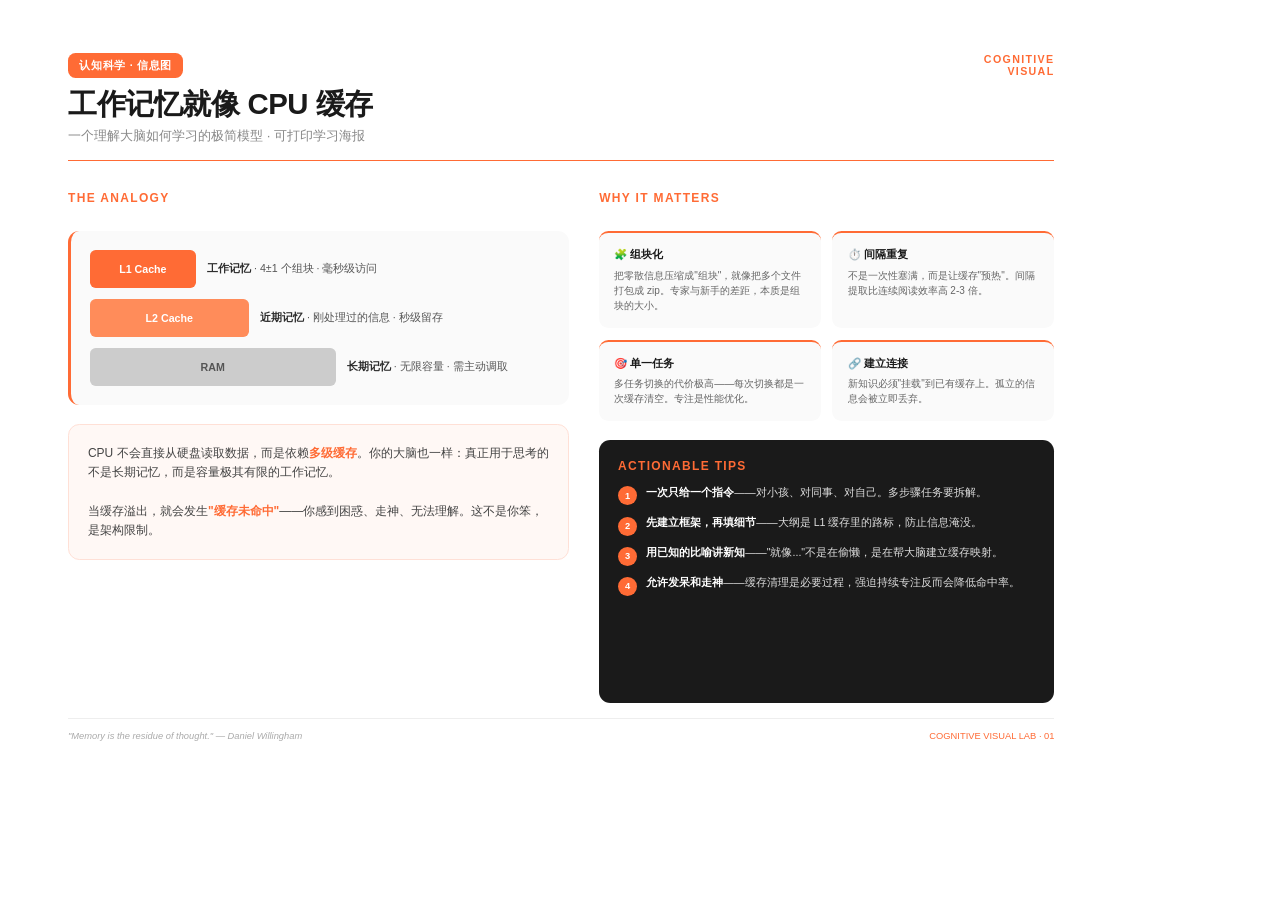
==== products/01-working-memory/index.html @ 4726eff4 "Initial commit: Product #01 + landing page + design system" ====
<!DOCTYPE html>
<html lang="zh-CN">
<head>
<meta charset="UTF-8">
<title>工作记忆就像 CPU 缓存</title>
<style>
  @page { size: A4 landscape; margin: 0; }
  * { margin: 0; padding: 0; box-sizing: border-box; }
  body {
    font-family: -apple-system, BlinkMacSystemFont, "Segoe UI", "PingFang SC", "Hiragino Sans GB", "Microsoft YaHei", sans-serif;
    background: #fff; color: #2d2d2d;
    width: 297mm; height: 210mm;
    overflow: hidden; position: relative;
  }
  .container {
    width: 100%; height: 100%;
    padding: 14mm 18mm;
    display: flex; flex-direction: column;
  }
  .header {
    display: flex; justify-content: space-between; align-items: flex-start;
    margin-bottom: 6mm;
    border-bottom: 1.5px solid #ff6b35;
    padding-bottom: 4mm;
  }
  .title-group { flex: 1; }
  .tag {
    display: inline-block; background: #ff6b35; color: #fff;
    font-size: 8pt; font-weight: 600;
    padding: 1.5mm 3mm; border-radius: 2mm;
    letter-spacing: 0.5pt; margin-bottom: 2mm;
  }
  h1 {
    font-size: 22pt; font-weight: 700;
    letter-spacing: -0.3pt; line-height: 1.2; color: #1a1a1a;
  }
  .subtitle {
    font-size: 10pt; color: #888;
    margin-top: 1.5mm; font-weight: 400;
  }
  .logo-area {
    text-align: right; color: #ff6b35;
    font-size: 8pt; font-weight: 600; letter-spacing: 1pt;
  }
  .main {
    flex: 1; display: flex; gap: 8mm; margin-top: 2mm;
  }
  .left-col {
    flex: 1.1; display: flex; flex-direction: column; gap: 5mm;
  }
  .section-title {
    font-size: 9pt; font-weight: 700; color: #ff6b35;
    text-transform: uppercase; letter-spacing: 1pt;
    margin-bottom: 2mm;
  }
  .cache-visual {
    background: #fafafa; border-radius: 3mm;
    padding: 5mm; border-left: 3px solid #ff6b35;
  }
  .cache-tier {
    display: flex; align-items: center; margin-bottom: 3mm;
  }
  .cache-tier:last-child { margin-bottom: 0; }
  .tier-bar {
    height: 10mm; border-radius: 1.5mm;
    display: flex; align-items: center; justify-content: center;
    color: #fff; font-size: 8pt; font-weight: 600; flex-shrink: 0;
  }
  .tier-l1 { width: 28mm; background: #ff6b35; }
  .tier-l2 { width: 42mm; background: #ff8c5a; }
  .tier-ram { width: 65mm; background: #ccc; color: #555; }
  .tier-label {
    margin-left: 3mm; font-size: 8pt; color: #555; line-height: 1.3;
  }
  .tier-label strong { color: #2d2d2d; font-weight: 600; }
  .analogy-box {
    background: #fff8f5; border-radius: 3mm;
    padding: 5mm; border: 1px solid #ffe0d6;
  }
  .analogy-box p { font-size: 9pt; line-height: 1.6; color: #444; }
  .analogy-box .highlight { color: #ff6b35; font-weight: 600; }
  .right-col {
    flex: 1; display: flex; flex-direction: column; gap: 5mm;
  }
  .why-grid {
    display: grid; grid-template-columns: 1fr 1fr; gap: 3mm;
  }
  .why-card {
    background: #fafafa; border-radius: 2.5mm;
    padding: 4mm; border-top: 2px solid #ff6b35;
  }
  .why-card h3 {
    font-size: 8pt; font-weight: 700; color: #1a1a1a; margin-bottom: 1.5mm;
  }
  .why-card p { font-size: 7.5pt; color: #666; line-height: 1.5; }
  .tips-section {
    background: #1a1a1a; border-radius: 3mm;
    padding: 5mm; color: #fff; flex: 1;
  }
  .tips-section .section-title { color: #ff6b35; margin-bottom: 3mm; }
  .tip-item { display: flex; align-items: flex-start; margin-bottom: 2.5mm; }
  .tip-num {
    width: 5mm; height: 5mm; background: #ff6b35;
    border-radius: 50%; display: flex;
    align-items: center; justify-content: center;
    font-size: 7pt; font-weight: 700; flex-shrink: 0;
    margin-right: 2.5mm; margin-top: 0.5mm;
  }
  .tip-text { font-size: 8pt; line-height: 1.45; color: #ddd; }
  .tip-text strong { color: #fff; font-weight: 600; }
  .footer {
    margin-top: 4mm; display: flex;
    justify-content: space-between; align-items: center;
    font-size: 7pt; color: #aaa;
    border-top: 0.5px solid #eee; padding-top: 3mm;
  }
  .footer-left { font-style: italic; }
  .footer-right { font-weight: 500; color: #ff6b35; }
  @media print {
    body { -webkit-print-color-adjust: exact; print-color-adjust: exact; }
  }
</style>
</head>
<body>
<div class="container">
  <div class="header">
    <div class="title-group">
      <div class="tag">认知科学 · 信息图</div>
      <h1>工作记忆就像 CPU 缓存</h1>
      <div class="subtitle">一个理解大脑如何学习的极简模型 · 可打印学习海报</div>
    </div>
    <div class="logo-area">COGNITIVE<br>VISUAL</div>
  </div>
  <div class="main">
    <div class="left-col">
      <div class="section-title">The Analogy</div>
      <div class="cache-visual">
        <div class="cache-tier">
          <div class="tier-bar tier-l1">L1 Cache</div>
          <div class="tier-label"><strong>工作记忆</strong> · 4±1 个组块 · 毫秒级访问</div>
        </div>
        <div class="cache-tier">
          <div class="tier-bar tier-l2">L2 Cache</div>
          <div class="tier-label"><strong>近期记忆</strong> · 刚处理过的信息 · 秒级留存</div>
        </div>
        <div class="cache-tier">
          <div class="tier-bar tier-ram">RAM</div>
          <div class="tier-label"><strong>长期记忆</strong> · 无限容量 · 需主动调取</div>
        </div>
      </div>
      <div class="analogy-box">
        <p>CPU 不会直接从硬盘读取数据，而是依赖<span class="highlight">多级缓存</span>。你的大脑也一样：真正用于思考的不是长期记忆，而是容量极其有限的工作记忆。<br><br>当缓存溢出，就会发生<span class="highlight">"缓存未命中"</span>——你感到困惑、走神、无法理解。这不是你笨，是架构限制。</p>
      </div>
    </div>
    <div class="right-col">
      <div class="section-title">Why It Matters</div>
      <div class="why-grid">
        <div class="why-card">
          <h3>🧩 组块化</h3>
          <p>把零散信息压缩成"组块"，就像把多个文件打包成 zip。专家与新手的差距，本质是组块的大小。</p>
        </div>
        <div class="why-card">
          <h3>⏱️ 间隔重复</h3>
          <p>不是一次性塞满，而是让缓存"预热"。间隔提取比连续阅读效率高 2-3 倍。</p>
        </div>
        <div class="why-card">
          <h3>🎯 单一任务</h3>
          <p>多任务切换的代价极高——每次切换都是一次缓存清空。专注是性能优化。</p>
        </div>
        <div class="why-card">
          <h3>🔗 建立连接</h3>
          <p>新知识必须"挂载"到已有缓存上。孤立的信息会被立即丢弃。</p>
        </div>
      </div>
      <div class="tips-section">
        <div class="section-title">Actionable Tips</div>
        <div class="tip-item">
          <div class="tip-num">1</div>
          <div class="tip-text"><strong>一次只给一个指令</strong>——对小孩、对同事、对自己。多步骤任务要拆解。</div>
        </div>
        <div class="tip-item">
          <div class="tip-num">2</div>
          <div class="tip-text"><strong>先建立框架，再填细节</strong>——大纲是 L1 缓存里的路标，防止信息淹没。</div>
        </div>
        <div class="tip-item">
          <div class="tip-num">3</div>
          <div class="tip-text"><strong>用已知的比喻讲新知</strong>——"就像..."不是在偷懒，是在帮大脑建立缓存映射。</div>
        </div>
        <div class="tip-item">
          <div class="tip-num">4</div>
          <div class="tip-text"><strong>允许发呆和走神</strong>——缓存清理是必要过程，强迫持续专注反而会降低命中率。</div>
        </div>
      </div>
    </div>
  </div>
  <div class="footer">
    <div class="footer-left">"Memory is the residue of thought." — Daniel Willingham</div>
    <div class="footer-right">COGNITIVE VISUAL LAB · 01</div>
  </div>
</div>
</body>
</html>
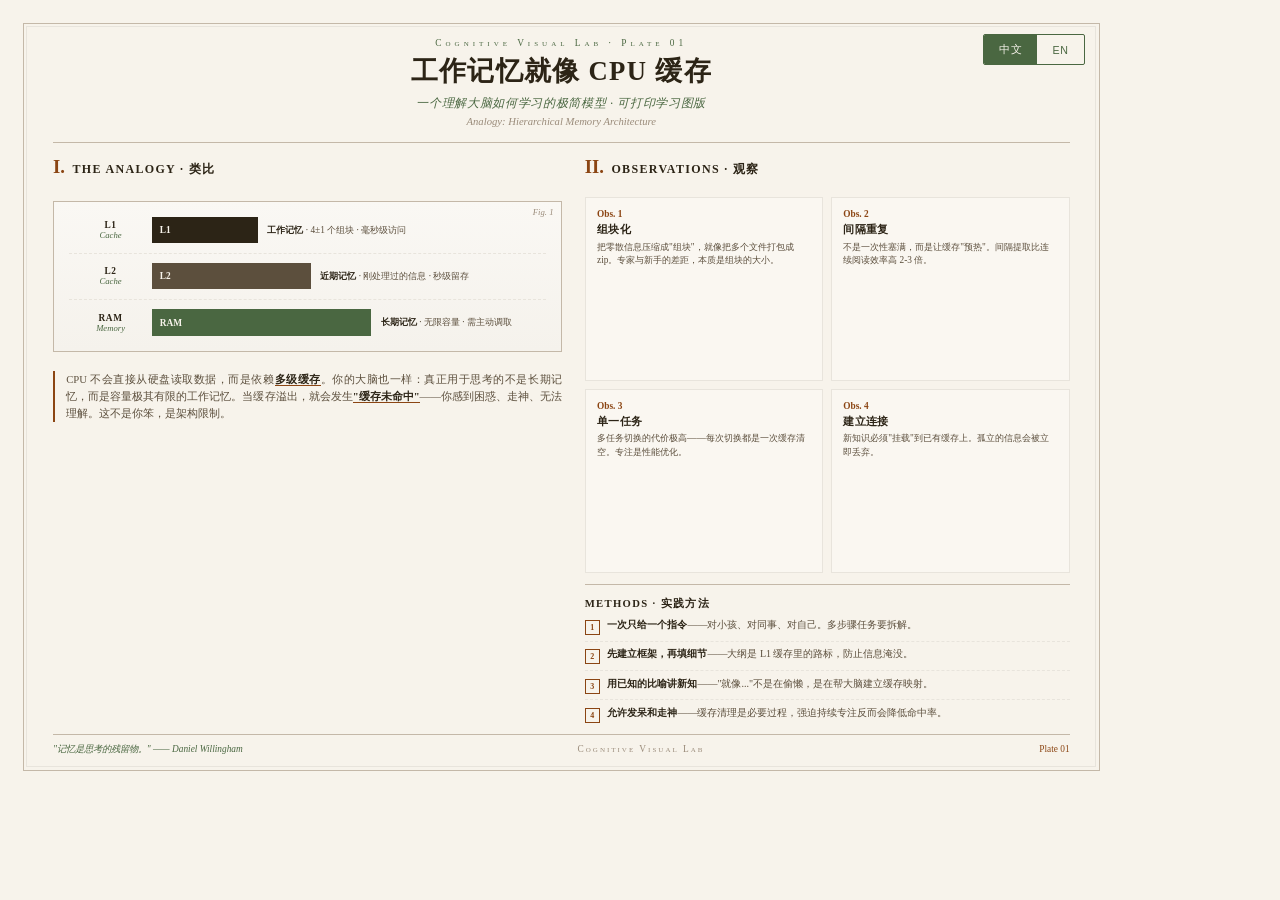
==== commit 64a482fa: "feat: update product 01 with naturalist style, bilingual toggle, mobile version - Redesign in elegan" ====
--- a/products/01-working-memory/index.html
+++ b/products/01-working-memory/index.html
@@ -2,201 +2,645 @@
 <html lang="zh-CN">
 <head>
 <meta charset="UTF-8">
-<title>工作记忆就像 CPU 缓存</title>
+<meta name="viewport" content="width=device-width, initial-scale=1.0">
+<title>Plate 01 · 工作记忆就像 CPU 缓存</title>
 <style>
-  @page { size: A4 landscape; margin: 0; }
+  @page {
+    size: A4 landscape;
+    margin: 12mm;
+  }
   * { margin: 0; padding: 0; box-sizing: border-box; }
+
+  :root {
+    --parchment: #f7f3eb;
+    --parchment-dark: #ede8dd;
+    --sepia: #2C2416;
+    --sepia-light: #5C4F3D;
+    --bronze: #4A6741;
+    --bronze-light: #9A8B7A;
+    --gold: #8B4513;
+    --rule: #C4B8A8;
+    --rule-light: #e8e4dc;
+  }
+
   body {
-    font-family: -apple-system, BlinkMacSystemFont, "Segoe UI", "PingFang SC", "Hiragino Sans GB", "Microsoft YaHei", sans-serif;
-    background: #fff; color: #2d2d2d;
-    width: 297mm; height: 210mm;
-    overflow: hidden; position: relative;
-  }
-  .container {
-    width: 100%; height: 100%;
-    padding: 14mm 18mm;
-    display: flex; flex-direction: column;
-  }
+    font-family: "Noto Serif SC", "Songti SC", "STSong", Georgia, "Times New Roman", serif;
+    background: var(--parchment);
+    color: var(--sepia);
+    width: 297mm;
+    height: 210mm;
+    overflow: hidden;
+    position: relative;
+    -webkit-font-smoothing: antialiased;
+  }
+
+  .plate {
+    width: 100%;
+    height: 100%;
+    padding: 10mm 14mm;
+    display: flex;
+    flex-direction: column;
+    position: relative;
+  }
+
+  /* Ornamental border frame */
+  .plate::before {
+    content: "";
+    position: absolute;
+    top: 6mm; left: 6mm; right: 6mm; bottom: 6mm;
+    border: 1px solid var(--rule);
+    pointer-events: none;
+    z-index: 0;
+  }
+  .plate::after {
+    content: "";
+    position: absolute;
+    top: 7mm; left: 7mm; right: 7mm; bottom: 7mm;
+    border: 0.5px solid var(--rule-light);
+    pointer-events: none;
+    z-index: 0;
+  }
+
+  /* Language toggle */
+  .lang-toggle {
+    position: absolute;
+    top: 9mm;
+    right: 10mm;
+    z-index: 10;
+    display: flex;
+    gap: 0;
+    border: 1px solid var(--bronze);
+    border-radius: 2px;
+    overflow: hidden;
+    font-family: -apple-system, sans-serif;
+    font-size: 8pt;
+  }
+  .lang-toggle button {
+    background: transparent;
+    border: none;
+    padding: 2mm 4mm;
+    cursor: pointer;
+    color: var(--bronze);
+    font-size: 8pt;
+    letter-spacing: 0.5pt;
+  }
+  .lang-toggle button.active {
+    background: var(--bronze);
+    color: var(--parchment);
+  }
+  .lang-toggle button:hover:not(.active) {
+    background: var(--parchment-dark);
+  }
+
+  /* Header */
   .header {
-    display: flex; justify-content: space-between; align-items: flex-start;
-    margin-bottom: 6mm;
-    border-bottom: 1.5px solid #ff6b35;
+    text-align: center;
     padding-bottom: 4mm;
-  }
-  .title-group { flex: 1; }
-  .tag {
-    display: inline-block; background: #ff6b35; color: #fff;
-    font-size: 8pt; font-weight: 600;
-    padding: 1.5mm 3mm; border-radius: 2mm;
-    letter-spacing: 0.5pt; margin-bottom: 2mm;
+    margin-bottom: 4mm;
+    border-bottom: 0.5px solid var(--rule);
+    position: relative;
+    z-index: 1;
+  }
+  .plate-number {
+    font-size: 7pt;
+    font-variant: small-caps;
+    letter-spacing: 3pt;
+    color: var(--bronze);
+    margin-bottom: 2mm;
+    font-family: Georgia, serif;
   }
   h1 {
-    font-size: 22pt; font-weight: 700;
-    letter-spacing: -0.3pt; line-height: 1.2; color: #1a1a1a;
+    font-size: 20pt;
+    font-weight: 700;
+    letter-spacing: 1pt;
+    color: var(--sepia);
+    margin-bottom: 2mm;
+    line-height: 1.2;
   }
   .subtitle {
-    font-size: 10pt; color: #888;
-    margin-top: 1.5mm; font-weight: 400;
-  }
-  .logo-area {
-    text-align: right; color: #ff6b35;
-    font-size: 8pt; font-weight: 600; letter-spacing: 1pt;
-  }
+    font-size: 9pt;
+    color: var(--bronze);
+    font-style: italic;
+    letter-spacing: 0.5pt;
+  }
+  .latin-name {
+    font-size: 8pt;
+    color: var(--bronze-light);
+    font-style: italic;
+    margin-top: 1mm;
+    font-family: Georgia, "Times New Roman", serif;
+  }
+
+  /* Main content */
   .main {
-    flex: 1; display: flex; gap: 8mm; margin-top: 2mm;
-  }
+    flex: 1;
+    display: flex;
+    gap: 6mm;
+    position: relative;
+    z-index: 1;
+    min-height: 0;
+  }
+
+  /* Left column */
   .left-col {
-    flex: 1.1; display: flex; flex-direction: column; gap: 5mm;
+    flex: 1.05;
+    display: flex;
+    flex-direction: column;
+    gap: 4mm;
+  }
+
+  .section-header {
+    display: flex;
+    align-items: baseline;
+    gap: 2mm;
+    margin-bottom: 2mm;
+  }
+  .section-num {
+    font-size: 14pt;
+    font-weight: 700;
+    color: var(--gold);
+    font-family: Georgia, serif;
+    line-height: 1;
   }
   .section-title {
-    font-size: 9pt; font-weight: 700; color: #ff6b35;
-    text-transform: uppercase; letter-spacing: 1pt;
+    font-size: 9pt;
+    font-weight: 700;
+    color: var(--sepia);
+    letter-spacing: 1pt;
+    text-transform: uppercase;
+    font-variant: small-caps;
+  }
+
+  /* Cache diagram - naturalist plate style */
+  .diagram-plate {
+    border: 0.5px solid var(--rule);
+    background: linear-gradient(to bottom, #faf8f4, #f5f2ec);
+    padding: 4mm;
+    position: relative;
+  }
+  .diagram-plate::before {
+    content: "Fig. 1";
+    position: absolute;
+    top: 1.5mm;
+    right: 2mm;
+    font-size: 6.5pt;
+    color: var(--bronze-light);
+    font-style: italic;
+    font-family: Georgia, serif;
+  }
+  .cache-tier {
+    display: flex;
+    align-items: center;
+    margin-bottom: 2.5mm;
+    padding-bottom: 2.5mm;
+    border-bottom: 0.5px dashed var(--rule-light);
+  }
+  .cache-tier:last-child {
+    margin-bottom: 0;
+    padding-bottom: 0;
+    border-bottom: none;
+  }
+  .tier-label-box {
+    width: 22mm;
+    text-align: center;
+    flex-shrink: 0;
+  }
+  .tier-label-box .tier-name {
+    font-size: 7pt;
+    font-weight: 700;
+    color: var(--sepia);
+    letter-spacing: 0.5pt;
+    font-variant: small-caps;
+  }
+  .tier-label-box .tier-tech {
+    font-size: 6.5pt;
+    color: var(--bronze);
+    font-style: italic;
+    font-family: Georgia, serif;
+  }
+  .tier-bar {
+    height: 7mm;
+    border-radius: 0;
+    display: flex;
+    align-items: center;
+    justify-content: flex-start;
+    padding-left: 2mm;
+    color: var(--parchment);
+    font-size: 7pt;
+    font-weight: 600;
+    flex-shrink: 0;
+    font-family: Georgia, serif;
+  }
+  .tier-l1 {
+    width: 28mm;
+    background: var(--sepia);
+  }
+  .tier-l2 {
+    width: 42mm;
+    background: var(--sepia-light);
+  }
+  .tier-ram {
+    width: 58mm;
+    background: var(--bronze);
+    color: var(--parchment);
+  }
+  .tier-desc {
+    margin-left: 2.5mm;
+    font-size: 7pt;
+    color: var(--sepia-light);
+    line-height: 1.35;
+    flex: 1;
+  }
+  .tier-desc em {
+    color: var(--sepia);
+    font-weight: 600;
+    font-style: normal;
+  }
+
+  /* Annotation box */
+  .annotation {
+    border-left: 2px solid var(--gold);
+    padding-left: 3mm;
+    margin-top: 1mm;
+  }
+  .annotation p {
+    font-size: 8pt;
+    line-height: 1.6;
+    color: var(--sepia-light);
+    text-align: justify;
+  }
+  .annotation .highlight {
+    color: var(--sepia);
+    font-weight: 600;
+    border-bottom: 0.5px solid var(--gold);
+  }
+
+  /* Right column */
+  .right-col {
+    flex: 1;
+    display: flex;
+    flex-direction: column;
+    gap: 3mm;
+  }
+
+  /* Observations - naturalist notes style */
+  .observations {
+    flex: 1;
+    display: flex;
+    flex-direction: column;
+  }
+  .obs-list {
+    display: grid;
+    grid-template-columns: 1fr 1fr;
+    gap: 2mm;
+    flex: 1;
+  }
+  .obs-item {
+    padding: 3mm;
+    border: 0.5px solid var(--rule-light);
+    background: rgba(255,255,255,0.3);
+  }
+  .obs-item .obs-num {
+    font-size: 7pt;
+    color: var(--gold);
+    font-weight: 700;
+    font-family: Georgia, serif;
+    margin-bottom: 1mm;
+  }
+  .obs-item h4 {
+    font-size: 8pt;
+    font-weight: 700;
+    color: var(--sepia);
+    margin-bottom: 1mm;
+    letter-spacing: 0.3pt;
+  }
+  .obs-item p {
+    font-size: 7pt;
+    color: var(--sepia-light);
+    line-height: 1.45;
+  }
+
+  /* Methods section */
+  .methods {
+    border-top: 0.5px solid var(--rule);
+    padding-top: 3mm;
+  }
+  .methods-title {
+    font-size: 8pt;
+    font-weight: 700;
+    color: var(--sepia);
+    letter-spacing: 1pt;
+    text-transform: uppercase;
+    font-variant: small-caps;
     margin-bottom: 2mm;
   }
-  .cache-visual {
-    background: #fafafa; border-radius: 3mm;
-    padding: 5mm; border-left: 3px solid #ff6b35;
-  }
-  .cache-tier {
-    display: flex; align-items: center; margin-bottom: 3mm;
-  }
-  .cache-tier:last-child { margin-bottom: 0; }
-  .tier-bar {
-    height: 10mm; border-radius: 1.5mm;
-    display: flex; align-items: center; justify-content: center;
-    color: #fff; font-size: 8pt; font-weight: 600; flex-shrink: 0;
-  }
-  .tier-l1 { width: 28mm; background: #ff6b35; }
-  .tier-l2 { width: 42mm; background: #ff8c5a; }
-  .tier-ram { width: 65mm; background: #ccc; color: #555; }
-  .tier-label {
-    margin-left: 3mm; font-size: 8pt; color: #555; line-height: 1.3;
-  }
-  .tier-label strong { color: #2d2d2d; font-weight: 600; }
-  .analogy-box {
-    background: #fff8f5; border-radius: 3mm;
-    padding: 5mm; border: 1px solid #ffe0d6;
-  }
-  .analogy-box p { font-size: 9pt; line-height: 1.6; color: #444; }
-  .analogy-box .highlight { color: #ff6b35; font-weight: 600; }
-  .right-col {
-    flex: 1; display: flex; flex-direction: column; gap: 5mm;
-  }
-  .why-grid {
-    display: grid; grid-template-columns: 1fr 1fr; gap: 3mm;
-  }
-  .why-card {
-    background: #fafafa; border-radius: 2.5mm;
-    padding: 4mm; border-top: 2px solid #ff6b35;
-  }
-  .why-card h3 {
-    font-size: 8pt; font-weight: 700; color: #1a1a1a; margin-bottom: 1.5mm;
-  }
-  .why-card p { font-size: 7.5pt; color: #666; line-height: 1.5; }
-  .tips-section {
-    background: #1a1a1a; border-radius: 3mm;
-    padding: 5mm; color: #fff; flex: 1;
-  }
-  .tips-section .section-title { color: #ff6b35; margin-bottom: 3mm; }
-  .tip-item { display: flex; align-items: flex-start; margin-bottom: 2.5mm; }
-  .tip-num {
-    width: 5mm; height: 5mm; background: #ff6b35;
-    border-radius: 50%; display: flex;
-    align-items: center; justify-content: center;
-    font-size: 7pt; font-weight: 700; flex-shrink: 0;
-    margin-right: 2.5mm; margin-top: 0.5mm;
-  }
-  .tip-text { font-size: 8pt; line-height: 1.45; color: #ddd; }
-  .tip-text strong { color: #fff; font-weight: 600; }
+  .method-item {
+    display: flex;
+    align-items: flex-start;
+    margin-bottom: 1.5mm;
+    padding-bottom: 1.5mm;
+    border-bottom: 0.5px dashed var(--rule-light);
+  }
+  .method-item:last-child {
+    margin-bottom: 0;
+    padding-bottom: 0;
+    border-bottom: none;
+  }
+  .method-marker {
+    width: 4mm;
+    height: 4mm;
+    border: 0.5px solid var(--gold);
+    display: flex;
+    align-items: center;
+    justify-content: center;
+    font-size: 6pt;
+    font-weight: 700;
+    color: var(--gold);
+    flex-shrink: 0;
+    margin-right: 2mm;
+    margin-top: 0.5mm;
+    font-family: Georgia, serif;
+  }
+  .method-text {
+    font-size: 7.5pt;
+    line-height: 1.4;
+    color: var(--sepia-light);
+  }
+  .method-text strong {
+    color: var(--sepia);
+    font-weight: 600;
+  }
+
+  /* Footer */
   .footer {
-    margin-top: 4mm; display: flex;
-    justify-content: space-between; align-items: center;
-    font-size: 7pt; color: #aaa;
-    border-top: 0.5px solid #eee; padding-top: 3mm;
-  }
-  .footer-left { font-style: italic; }
-  .footer-right { font-weight: 500; color: #ff6b35; }
+    margin-top: 3mm;
+    padding-top: 2mm;
+    border-top: 0.5px solid var(--rule);
+    display: flex;
+    justify-content: space-between;
+    align-items: center;
+    position: relative;
+    z-index: 1;
+  }
+  .footer-quote {
+    font-size: 7pt;
+    color: var(--bronze);
+    font-style: italic;
+    font-family: Georgia, serif;
+  }
+  .footer-brand {
+    font-size: 7pt;
+    color: var(--bronze-light);
+    font-variant: small-caps;
+    letter-spacing: 1.5pt;
+  }
+  .footer-plate {
+    font-size: 7pt;
+    color: var(--gold);
+    font-family: Georgia, serif;
+  }
+
+  /* Language content */
+  .lang-cn, .lang-en {
+    display: none;
+  }
+  .lang-cn.active, .lang-en.active {
+    display: block;
+  }
+  /* For inline elements */
+  span.lang-cn, span.lang-en {
+    display: none;
+  }
+  span.lang-cn.active, span.lang-en.active {
+    display: inline;
+  }
+
+  /* Print styles */
   @media print {
-    body { -webkit-print-color-adjust: exact; print-color-adjust: exact; }
+    body {
+      -webkit-print-color-adjust: exact;
+      print-color-adjust: exact;
+    }
+    .lang-toggle {
+      display: none !important;
+    }
+    /* Print only shows active language */
+    .lang-cn:not(.active), .lang-en:not(.active) {
+      display: none !important;
+    }
+    .lang-cn.active, .lang-en.active {
+      display: block !important;
+    }
+    span.lang-cn:not(.active), span.lang-en:not(.active) {
+      display: none !important;
+    }
+    span.lang-cn.active, span.lang-en.active {
+      display: inline !important;
+    }
   }
 </style>
 </head>
 <body>
-<div class="container">
+
+<div class="plate">
+
+  <div class="lang-toggle">
+    <button class="active" onclick="setLang('cn')" id="btn-cn">中文</button>
+    <button onclick="setLang('en')" id="btn-en">EN</button>
+  </div>
+
   <div class="header">
-    <div class="title-group">
-      <div class="tag">认知科学 · 信息图</div>
-      <h1>工作记忆就像 CPU 缓存</h1>
-      <div class="subtitle">一个理解大脑如何学习的极简模型 · 可打印学习海报</div>
+    <div class="plate-number">Cognitive Visual Lab · Plate 01</div>
+    <h1>
+      <span class="lang-cn active">工作记忆就像 CPU 缓存</span>
+      <span class="lang-en">Working Memory is Like CPU Cache</span>
+    </h1>
+    <div class="subtitle">
+      <span class="lang-cn active">一个理解大脑如何学习的极简模型 · 可打印学习图版</span>
+      <span class="lang-en">A Minimal Model for Understanding How the Brain Learns · Printable Plate</span>
     </div>
-    <div class="logo-area">COGNITIVE<br>VISUAL</div>
+    <div class="latin-name">
+      <span class="lang-cn active">Analogy: Hierarchical Memory Architecture</span>
+      <span class="lang-en">Analogia: Architectura Memoriae Hierarchica</span>
+    </div>
   </div>
+
   <div class="main">
     <div class="left-col">
-      <div class="section-title">The Analogy</div>
-      <div class="cache-visual">
+      <div class="section-header">
+        <span class="section-num">I.</span>
+        <span class="section-title">
+          <span class="lang-cn active">The Analogy · 类比</span>
+          <span class="lang-en">The Analogy</span>
+        </span>
+      </div>
+
+      <div class="diagram-plate">
         <div class="cache-tier">
-          <div class="tier-bar tier-l1">L1 Cache</div>
-          <div class="tier-label"><strong>工作记忆</strong> · 4±1 个组块 · 毫秒级访问</div>
+          <div class="tier-label-box">
+            <div class="tier-name">L1</div>
+            <div class="tier-tech">Cache</div>
+          </div>
+          <div class="tier-bar tier-l1">L1</div>
+          <div class="tier-desc">
+            <span class="lang-cn active"><em>工作记忆</em> · 4±1 个组块 · 毫秒级访问</span>
+            <span class="lang-en"><em>Working Memory</em> · 4±1 chunks · millisecond access</span>
+          </div>
         </div>
         <div class="cache-tier">
-          <div class="tier-bar tier-l2">L2 Cache</div>
-          <div class="tier-label"><strong>近期记忆</strong> · 刚处理过的信息 · 秒级留存</div>
+          <div class="tier-label-box">
+            <div class="tier-name">L2</div>
+            <div class="tier-tech">Cache</div>
+          </div>
+          <div class="tier-bar tier-l2">L2</div>
+          <div class="tier-desc">
+            <span class="lang-cn active"><em>近期记忆</em> · 刚处理过的信息 · 秒级留存</span>
+            <span class="lang-en"><em>Recent Memory</em> · Just processed · seconds retention</span>
+          </div>
         </div>
         <div class="cache-tier">
+          <div class="tier-label-box">
+            <div class="tier-name">RAM</div>
+            <div class="tier-tech">Memory</div>
+          </div>
           <div class="tier-bar tier-ram">RAM</div>
-          <div class="tier-label"><strong>长期记忆</strong> · 无限容量 · 需主动调取</div>
+          <div class="tier-desc">
+            <span class="lang-cn active"><em>长期记忆</em> · 无限容量 · 需主动调取</span>
+            <span class="lang-en"><em>Long-term Memory</em> · Unlimited · requires retrieval</span>
+          </div>
         </div>
       </div>
-      <div class="analogy-box">
-        <p>CPU 不会直接从硬盘读取数据，而是依赖<span class="highlight">多级缓存</span>。你的大脑也一样：真正用于思考的不是长期记忆，而是容量极其有限的工作记忆。<br><br>当缓存溢出，就会发生<span class="highlight">"缓存未命中"</span>——你感到困惑、走神、无法理解。这不是你笨，是架构限制。</p>
+
+      <div class="annotation">
+        <p>
+          <span class="lang-cn active">
+            CPU 不会直接从硬盘读取数据，而是依赖<span class="highlight">多级缓存</span>。你的大脑也一样：真正用于思考的不是长期记忆，而是容量极其有限的工作记忆。当缓存溢出，就会发生<span class="highlight">"缓存未命中"</span>——你感到困惑、走神、无法理解。这不是你笨，是架构限制。
+          </span>
+          <span class="lang-en">
+            A CPU does not read directly from the hard drive; it relies on <span class="highlight">hierarchical caches</span>. Your brain works the same way: what you use for thinking is not long-term memory, but extremely limited working memory. When the cache overflows, a <span class="highlight">"cache miss"</span> occurs — you feel confused, distracted, unable to comprehend. This is not stupidity; it is an architectural constraint.
+          </span>
+        </p>
       </div>
     </div>
+
     <div class="right-col">
-      <div class="section-title">Why It Matters</div>
-      <div class="why-grid">
-        <div class="why-card">
-          <h3>🧩 组块化</h3>
-          <p>把零散信息压缩成"组块"，就像把多个文件打包成 zip。专家与新手的差距，本质是组块的大小。</p>
-        </div>
-        <div class="why-card">
-          <h3>⏱️ 间隔重复</h3>
-          <p>不是一次性塞满，而是让缓存"预热"。间隔提取比连续阅读效率高 2-3 倍。</p>
-        </div>
-        <div class="why-card">
-          <h3>🎯 单一任务</h3>
-          <p>多任务切换的代价极高——每次切换都是一次缓存清空。专注是性能优化。</p>
-        </div>
-        <div class="why-card">
-          <h3>🔗 建立连接</h3>
-          <p>新知识必须"挂载"到已有缓存上。孤立的信息会被立即丢弃。</p>
-        </div>
+      <div class="section-header">
+        <span class="section-num">II.</span>
+        <span class="section-title">
+          <span class="lang-cn active">Observations · 观察</span>
+          <span class="lang-en">Observations</span>
+        </span>
       </div>
-      <div class="tips-section">
-        <div class="section-title">Actionable Tips</div>
-        <div class="tip-item">
-          <div class="tip-num">1</div>
-          <div class="tip-text"><strong>一次只给一个指令</strong>——对小孩、对同事、对自己。多步骤任务要拆解。</div>
-        </div>
-        <div class="tip-item">
-          <div class="tip-num">2</div>
-          <div class="tip-text"><strong>先建立框架，再填细节</strong>——大纲是 L1 缓存里的路标，防止信息淹没。</div>
-        </div>
-        <div class="tip-item">
-          <div class="tip-num">3</div>
-          <div class="tip-text"><strong>用已知的比喻讲新知</strong>——"就像..."不是在偷懒，是在帮大脑建立缓存映射。</div>
-        </div>
-        <div class="tip-item">
-          <div class="tip-num">4</div>
-          <div class="tip-text"><strong>允许发呆和走神</strong>——缓存清理是必要过程，强迫持续专注反而会降低命中率。</div>
+
+      <div class="observations">
+        <div class="obs-list">
+          <div class="obs-item">
+            <div class="obs-num">Obs. 1</div>
+            <h4>
+              <span class="lang-cn active">组块化</span>
+              <span class="lang-en">Chunking</span>
+            </h4>
+            <p>
+              <span class="lang-cn active">把零散信息压缩成"组块"，就像把多个文件打包成 zip。专家与新手的差距，本质是组块的大小。</span>
+              <span class="lang-en">Compress scattered information into "chunks," like zipping multiple files. The gap between experts and novices is essentially the size of their chunks.</span>
+            </p>
+          </div>
+          <div class="obs-item">
+            <div class="obs-num">Obs. 2</div>
+            <h4>
+              <span class="lang-cn active">间隔重复</span>
+              <span class="lang-en">Spaced Repetition</span>
+            </h4>
+            <p>
+              <span class="lang-cn active">不是一次性塞满，而是让缓存"预热"。间隔提取比连续阅读效率高 2-3 倍。</span>
+              <span class="lang-en">Do not cram all at once; let the cache "warm up." Spaced retrieval is 2-3× more efficient than continuous reading.</span>
+            </p>
+          </div>
+          <div class="obs-item">
+            <div class="obs-num">Obs. 3</div>
+            <h4>
+              <span class="lang-cn active">单一任务</span>
+              <span class="lang-en">Single Tasking</span>
+            </h4>
+            <p>
+              <span class="lang-cn active">多任务切换的代价极高——每次切换都是一次缓存清空。专注是性能优化。</span>
+              <span class="lang-en">Context-switching is extremely costly — each switch clears the cache. Focus is performance optimization.</span>
+            </p>
+          </div>
+          <div class="obs-item">
+            <div class="obs-num">Obs. 4</div>
+            <h4>
+              <span class="lang-cn active">建立连接</span>
+              <span class="lang-en">Building Connections</span>
+            </h4>
+            <p>
+              <span class="lang-cn active">新知识必须"挂载"到已有缓存上。孤立的信息会被立即丢弃。</span>
+              <span class="lang-en">New knowledge must "mount" onto existing cache. Isolated information is immediately discarded.</span>
+            </p>
+          </div>
+        </div>
+      </div>
+
+      <div class="methods">
+        <div class="methods-title">
+          <span class="lang-cn active">Methods · 实践方法</span>
+          <span class="lang-en">Methods</span>
+        </div>
+        <div class="method-item">
+          <div class="method-marker">1</div>
+          <div class="method-text">
+            <span class="lang-cn active"><strong>一次只给一个指令</strong>——对小孩、对同事、对自己。多步骤任务要拆解。</span>
+            <span class="lang-en"><strong>One instruction at a time</strong> — for children, colleagues, and yourself. Break down multi-step tasks.</span>
+          </div>
+        </div>
+        <div class="method-item">
+          <div class="method-marker">2</div>
+          <div class="method-text">
+            <span class="lang-cn active"><strong>先建立框架，再填细节</strong>——大纲是 L1 缓存里的路标，防止信息淹没。</span>
+            <span class="lang-en"><strong>Framework first, details second</strong> — an outline is a signpost in the L1 cache, preventing information overwhelm.</span>
+          </div>
+        </div>
+        <div class="method-item">
+          <div class="method-marker">3</div>
+          <div class="method-text">
+            <span class="lang-cn active"><strong>用已知的比喻讲新知</strong>——"就像..."不是在偷懒，是在帮大脑建立缓存映射。</span>
+            <span class="lang-en"><strong>Explain the new with familiar analogies</strong> — "It's like..." is not laziness; it helps the brain build cache mappings.</span>
+          </div>
+        </div>
+        <div class="method-item">
+          <div class="method-marker">4</div>
+          <div class="method-text">
+            <span class="lang-cn active"><strong>允许发呆和走神</strong>——缓存清理是必要过程，强迫持续专注反而会降低命中率。</span>
+            <span class="lang-en"><strong>Allow mind-wandering</strong> — cache cleanup is necessary. Forcing continuous focus lowers hit rates.</span>
+          </div>
         </div>
       </div>
     </div>
   </div>
+
   <div class="footer">
-    <div class="footer-left">"Memory is the residue of thought." — Daniel Willingham</div>
-    <div class="footer-right">COGNITIVE VISUAL LAB · 01</div>
+    <div class="footer-quote">
+      <span class="lang-cn active">"记忆是思考的残留物。" —— Daniel Willingham</span>
+      <span class="lang-en">"Memory is the residue of thought." — Daniel Willingham</span>
+    </div>
+    <div class="footer-brand">Cognitive Visual Lab</div>
+    <div class="footer-plate">Plate 01</div>
   </div>
+
 </div>
+
+<script>
+  function setLang(lang) {
+    document.querySelectorAll('.lang-cn, .lang-en').forEach(el => {
+      el.classList.remove('active');
+    });
+    document.querySelectorAll('.lang-' + lang).forEach(el => {
+      el.classList.add('active');
+    });
+    document.getElementById('btn-cn').classList.toggle('active', lang === 'cn');
+    document.getElementById('btn-en').classList.toggle('active', lang === 'en');
+  }
+</script>
+
 </body>
 </html>
